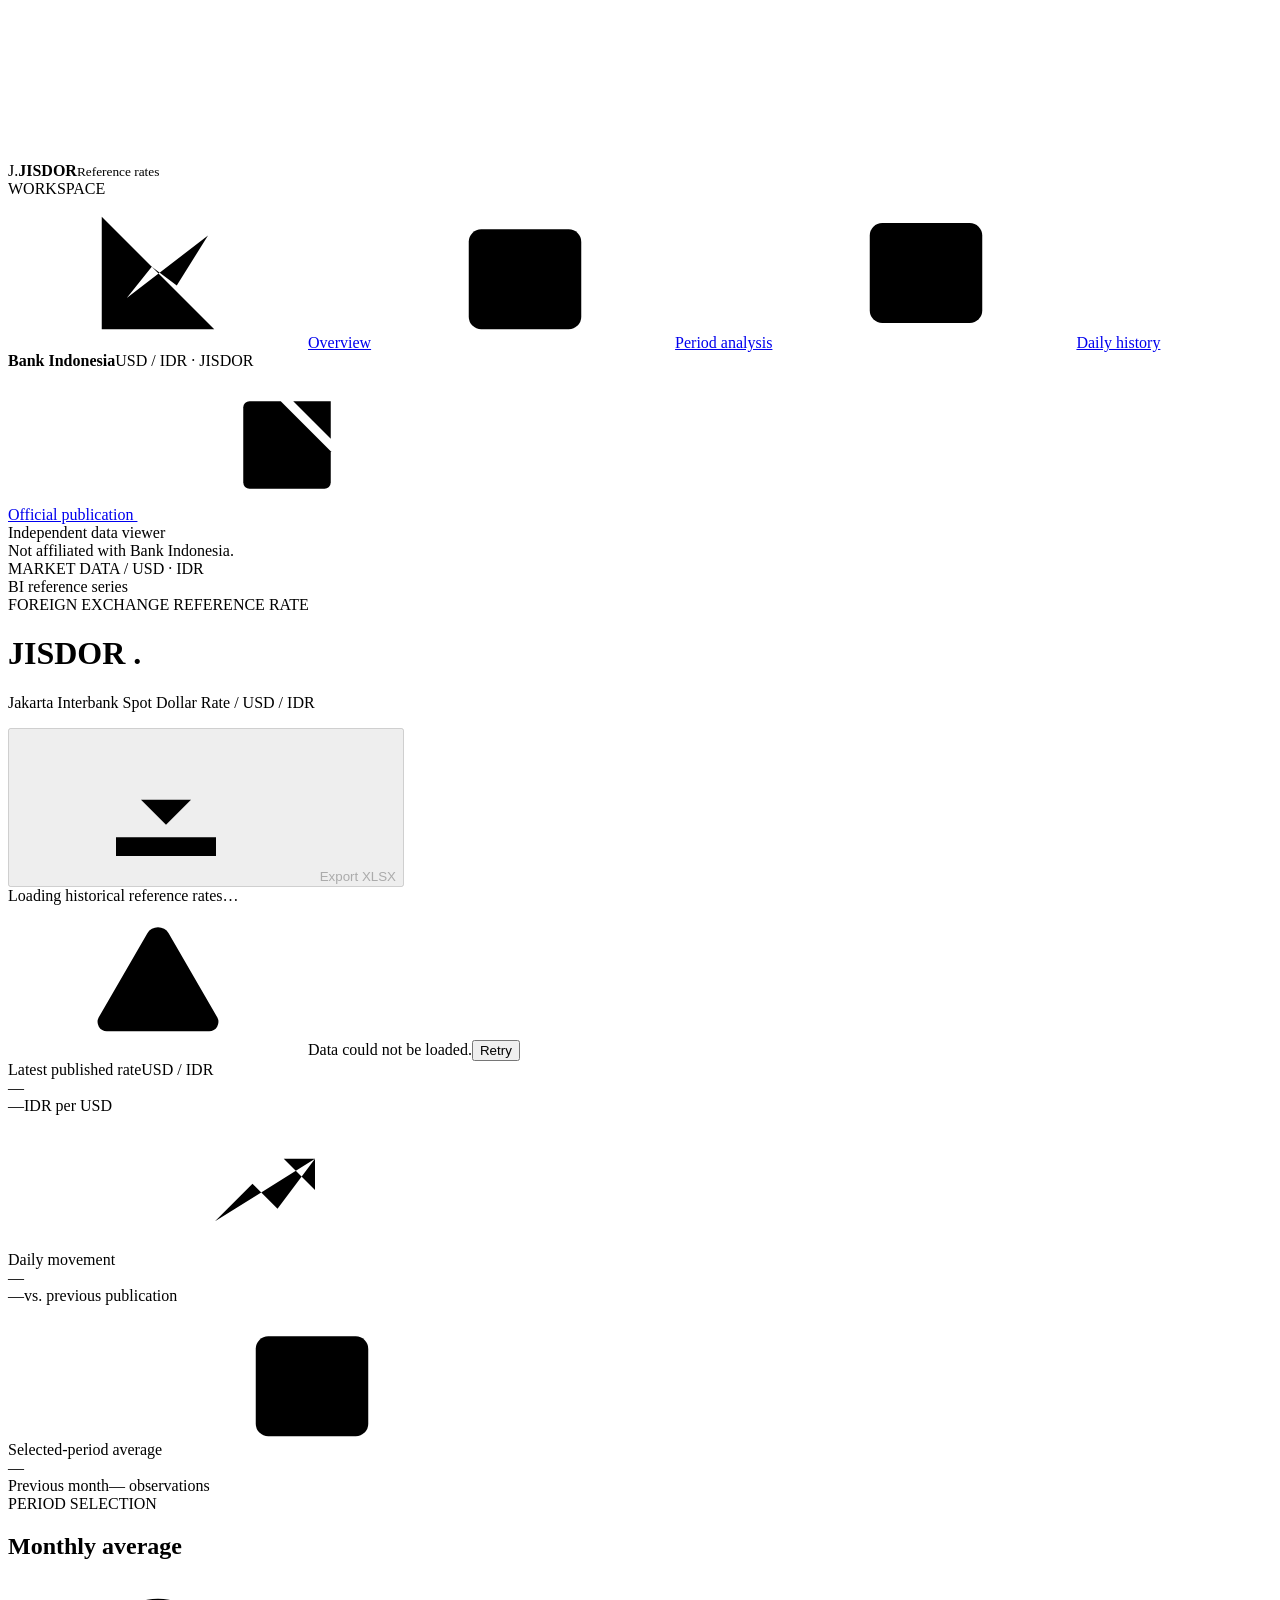
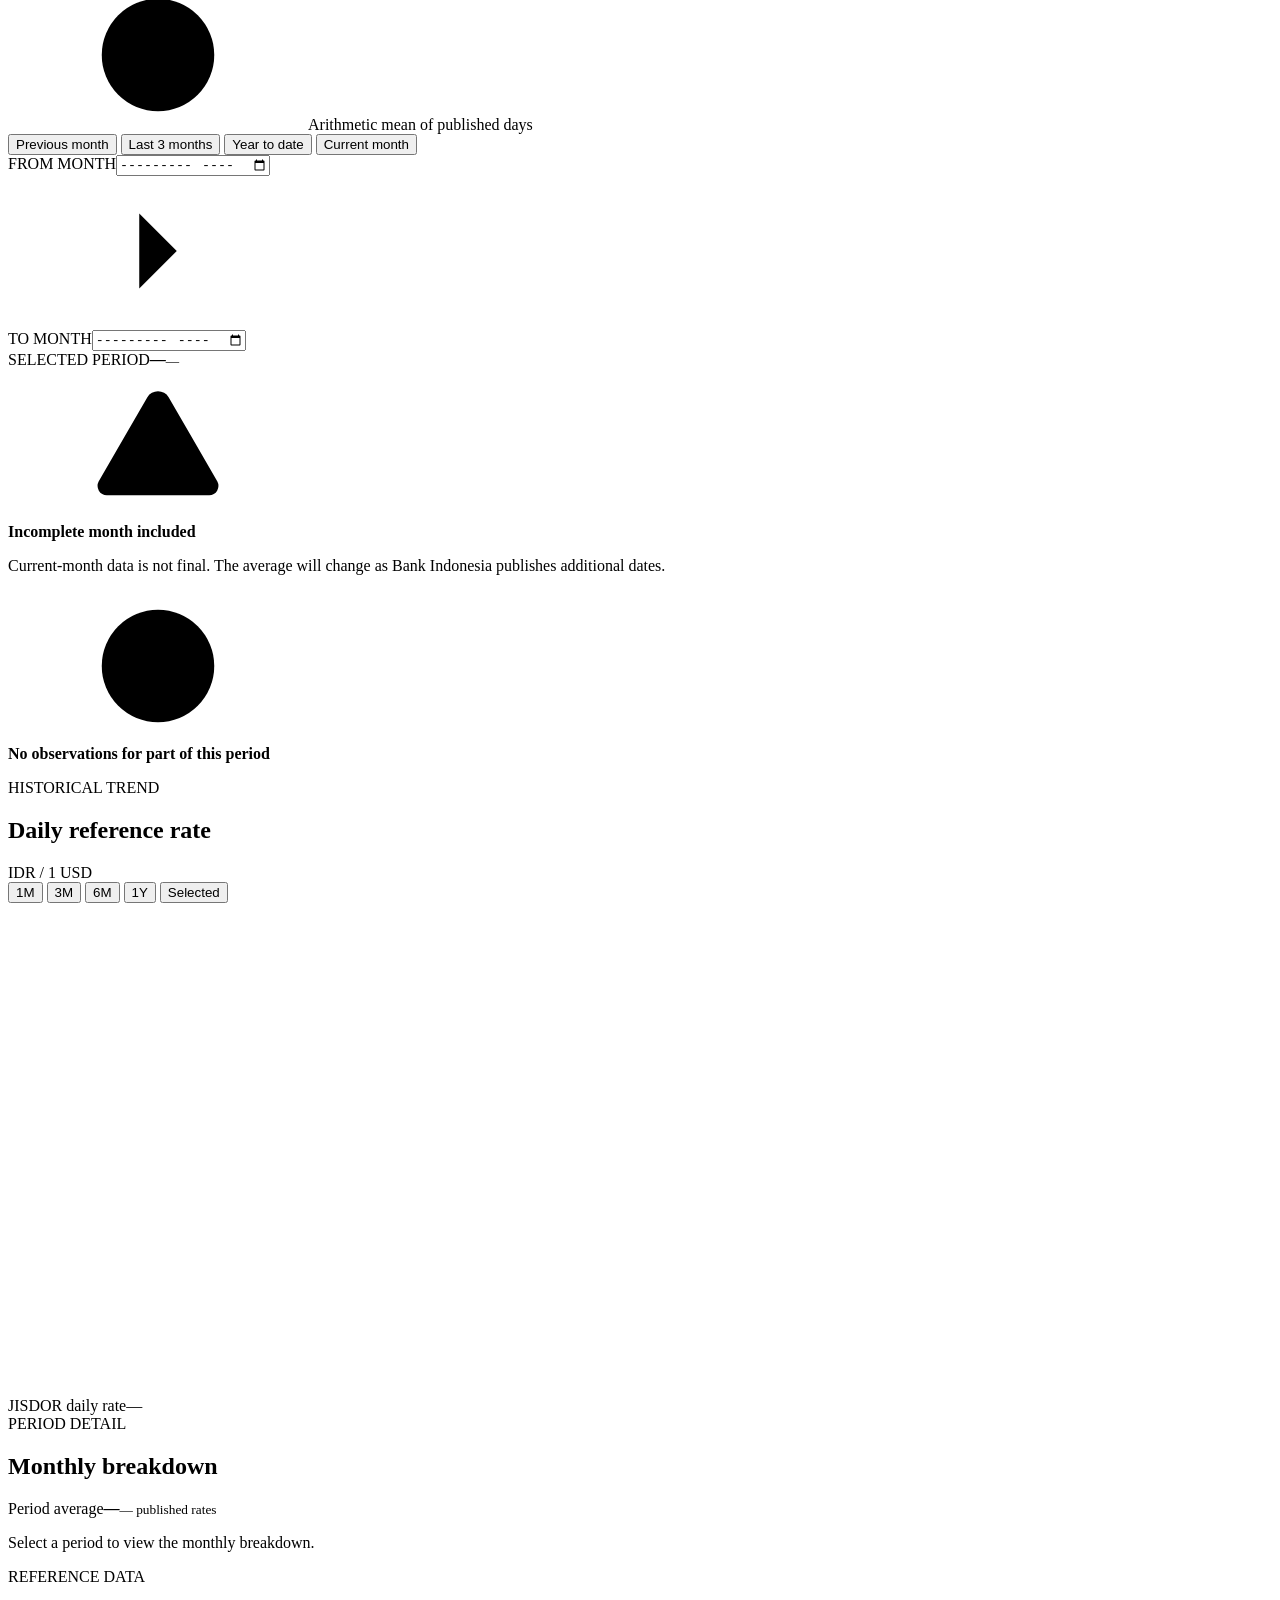
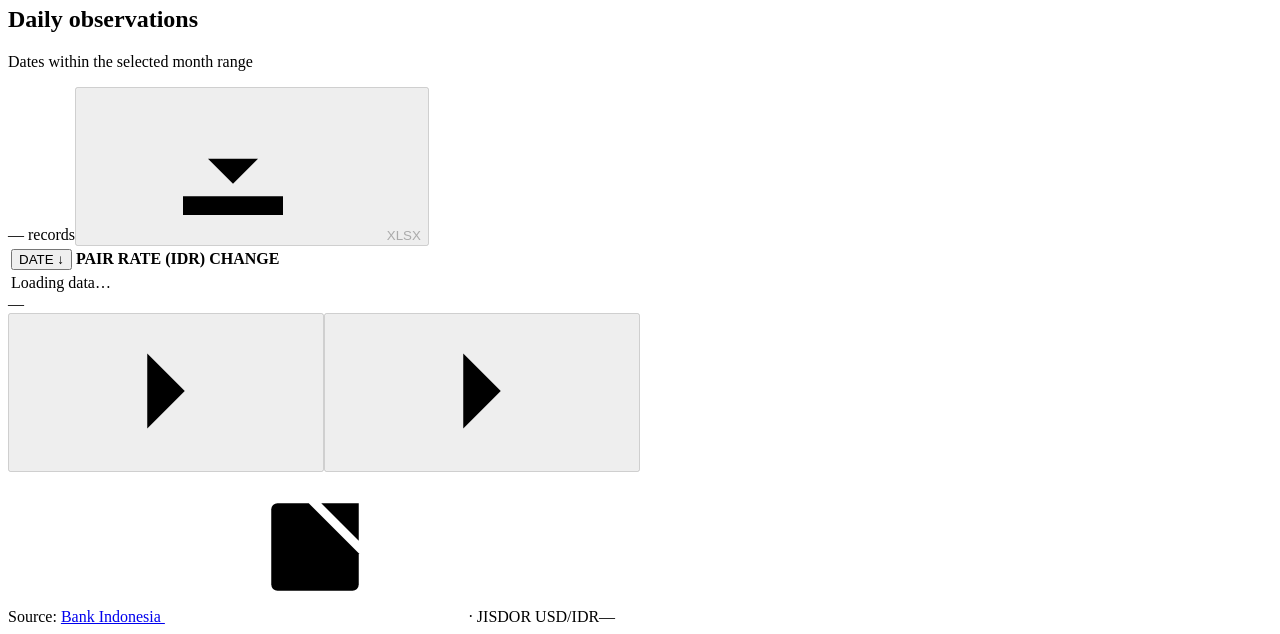
==== docs/index.html @ 94e33b64 "Add accessible dashboard layout and analysis controls" ====
<!doctype html>
<html lang="en">
<head>
  <meta charset="utf-8">
  <meta name="viewport" content="width=device-width, initial-scale=1, viewport-fit=cover">
  <meta name="theme-color" content="#101b2c">
  <meta name="description" content="JISDOR USD/IDR daily reference exchange rates and monthly averages based on Bank Indonesia publications.">
  <title>JISDOR — USD/IDR Reference Rate</title>
  <link rel="preconnect" href="https://fonts.googleapis.com">
  <link rel="preconnect" href="https://fonts.gstatic.com" crossorigin>
  <link href="https://fonts.googleapis.com/css2?family=DM+Sans:wght@400;500;600;700&family=Manrope:wght@400;500;600;700;800&display=swap" rel="stylesheet">
  <link rel="stylesheet" href="./styles.css">
  <link rel="icon" href="./favicon.svg" type="image/svg+xml">
  <script defer src="./xlsx.js"></script>
  <script defer src="./app.js"></script>
</head>
<body>
  <svg class="icon-sprite" xmlns="http://www.w3.org/2000/svg" aria-hidden="true">
    <symbol id="i-chart" viewBox="0 0 24 24"><path d="M3 3v18h18M7 16l4-5 4 3 5-8"/></symbol>
    <symbol id="i-layers" viewBox="0 0 24 24"><rect x="3" y="4" width="18" height="16" rx="2"/><path d="M3 10h18M8 4v16"/></symbol>
    <symbol id="i-calendar" viewBox="0 0 24 24"><rect x="3" y="5" width="18" height="16" rx="2"/><path d="M7 3v4m10-4v4M3 10h18"/></symbol>
    <symbol id="i-download" viewBox="0 0 24 24"><path d="M12 3v12m-4-4 4 4 4-4M4 17v3h16v-3"/></symbol>
    <symbol id="i-arrow" viewBox="0 0 24 24"><path d="M4 17 10 11l4 4 6-8M15 7h5v5"/></symbol>
    <symbol id="i-chevron" viewBox="0 0 24 24"><path d="m9 18 6-6-6-6"/></symbol>
    <symbol id="i-info" viewBox="0 0 24 24"><circle cx="12" cy="12" r="9"/><path d="M12 11v5M12 8h.01"/></symbol>
    <symbol id="i-alert" viewBox="0 0 24 24"><path d="M10.3 4.5 2.5 18a1.5 1.5 0 0 0 1.3 2.2h16.4a1.5 1.5 0 0 0 1.3-2.2L13.7 4.5a2 2 0 0 0-3.4 0Z"/><path d="M12 9v5m0 3h.01"/></symbol>
    <symbol id="i-refresh" viewBox="0 0 24 24"><path d="M20 7v5h-5M4 17v-5h5"/><path d="M5.6 9A7 7 0 0 1 18 7l2 5M4 12l2 5a7 7 0 0 0 12.4-2"/></symbol>
    <symbol id="i-external" viewBox="0 0 24 24"><path d="M13 5h6v6M19 5l-9 9"/><path d="M19 13v5a1 1 0 0 1-1 1H6a1 1 0 0 1-1-1V6a1 1 0 0 1 1-1h5"/></symbol>
    <symbol id="i-search" viewBox="0 0 24 24"><circle cx="10.5" cy="10.5" r="6.5"/><path d="m16 16 5 5"/></symbol>
  </svg>
  <div class="app-shell">
    <aside class="sidebar" id="sidebar">
      <div class="brand"><span class="brand-mark">J<span class="brand-accent">.</span></span><span class="brand-copy"><strong>JISDOR</strong><small>Reference rates</small></span></div>
      <div class="nav-heading">WORKSPACE</div>
      <nav class="side-nav" aria-label="Main navigation">
        <a class="nav-link active" href="#overview"><svg class="icon"><use href="#i-chart"/></svg>Overview</a>
        <a class="nav-link" href="#average"><svg class="icon"><use href="#i-calendar"/></svg>Period analysis</a>
        <a class="nav-link" href="#daily"><svg class="icon"><use href="#i-layers"/></svg>Daily history</a>
      </nav>
      <div class="sidebar-bottom">
        <div class="source-box"><span class="source-indicator"></span><div><strong>Bank Indonesia</strong><span>USD / IDR · JISDOR</span></div></div>
        <a class="source-link" href="https://www.bi.go.id/id/statistik/informasi-kurs/jisdor/default.aspx" target="_blank" rel="noopener noreferrer">Official publication <svg class="icon"><use href="#i-external"/></svg></a>
        <div class="sidebar-divider"></div>
        <div class="sidebar-disclaimer">Independent data viewer<br>Not affiliated with Bank Indonesia.</div>
      </div>
    </aside>

    <main class="main" id="overview">
      <header class="topbar">
        <div class="breadcrumbs">MARKET DATA <span>/</span> USD · IDR</div>
        <div class="topbar-right"><span class="today-label" id="todayLabel"></span><span class="live-status"><span class="status-dot"></span>BI reference series</span></div>
      </header>

      <div class="content">
        <div class="page-heading">
          <div><div class="eyebrow">FOREIGN EXCHANGE <span class="eyebrow-line"></span> REFERENCE RATE</div><h1>JISDOR <span class="title-dot">.</span></h1><p class="page-subtitle">Jakarta Interbank Spot Dollar Rate <span class="sub-divider">/</span> USD / IDR</p></div>
          <button class="btn btn-primary main-export" id="exportButton" disabled><svg class="icon"><use href="#i-download"/></svg> Export XLSX</button>
        </div>

        <div id="loadingBanner" class="notice notice-loading" role="status"><span class="spinner"></span>Loading historical reference rates…</div>
        <div id="errorBanner" class="notice notice-error hidden" role="alert"><svg class="icon"><use href="#i-alert"/></svg><span id="errorText">Data could not be loaded.</span><button class="text-button" id="retryButton">Retry</button></div>
        <section class="metric-grid" aria-label="Rate summary">
          <article class="metric-card metric-card-primary">
            <div class="metric-top"><span>Latest published rate</span><span class="currency-label">USD / IDR</span></div>
            <div class="metric-value" id="latestValue">—</div>
            <div class="metric-bottom"><span class="date-chip" id="latestDate">—</span><span class="metric-foot">IDR per USD</span></div>
            <div class="card-corner-art"></div>
          </article>
          <article class="metric-card">
            <div class="metric-top"><span>Daily movement</span><span class="metric-icon"><svg class="icon"><use href="#i-arrow"/></svg></span></div>
            <div class="metric-value metric-secondary" id="dayChange">—</div>
            <div class="metric-bottom"><span id="dayChangePercentage" class="change-pill neutral">—</span><span class="metric-foot">vs. previous publication</span></div>
          </article>
          <article class="metric-card">
            <div class="metric-top"><span>Selected-period average</span><span class="metric-icon metric-icon-blue"><svg class="icon"><use href="#i-calendar"/></svg></span></div>
            <div class="metric-value metric-secondary" id="avgValue">—</div>
            <div class="metric-bottom"><span id="avgPeriodLabel" class="period-label">Previous month</span><span id="avgCount" class="metric-foot">— observations</span></div>
          </article>
        </section>

        <section class="filter-panel" id="average" aria-labelledby="filterTitle">
          <div class="section-header">
            <div><div class="section-kicker">PERIOD SELECTION</div><h2 id="filterTitle">Monthly average</h2></div>
            <div class="method-hint"><svg class="icon"><use href="#i-info"/></svg><span>Arithmetic mean of published days</span></div>
          </div>
          <div class="quick-presets" role="group" aria-label="Period presets">
            <button class="preset active" data-preset="previous" aria-pressed="true">Previous month</button>
            <button class="preset" data-preset="3months" aria-pressed="false">Last 3 months</button>
            <button class="preset" data-preset="year" aria-pressed="false">Year to date</button>
            <button class="preset" data-preset="current" aria-pressed="false">Current month</button>
          </div>
          <div class="range-grid">
            <label class="field"><span>FROM MONTH</span><input type="month" id="fromMonth" aria-label="From month" min="2013-05"></label>
            <div class="range-separator"><svg class="icon"><use href="#i-chevron"/></svg></div>
            <label class="field"><span>TO MONTH</span><input type="month" id="toMonth" aria-label="To month" min="2013-05"></label>
            <div class="range-overview"><span>SELECTED PERIOD</span><strong id="rangeLabel">—</strong><small id="rangeSubLabel">—</small></div>
          </div>
          <div id="rangeError" class="inline-error hidden" role="alert"></div>
          <div class="period-warning hidden" id="periodWarning" role="status"><svg class="icon"><use href="#i-alert"/></svg><div><strong>Incomplete month included</strong><p id="periodWarningDetail">Current-month data is not final. The average will change as Bank Indonesia publishes additional dates.</p></div></div>
          <div id="missingWarning" class="period-warning muted-warning hidden" role="status"><svg class="icon"><use href="#i-info"/></svg><div><strong>No observations for part of this period</strong><p id="missingWarningDetail"></p></div></div>
        </section>

        <div class="insight-grid">
          <section class="panel chart-panel" aria-labelledby="chartTitle">
            <div class="panel-heading"><div><span class="section-kicker">HISTORICAL TREND</span><h2 id="chartTitle">Daily reference rate</h2></div><span class="chart-unit">IDR / 1 USD</span></div>
            <div class="chart-controls" role="group" aria-label="Chart time range">
              <button class="chart-period" data-chart="1M">1M</button>
              <button class="chart-period" data-chart="3M">3M</button>
              <button class="chart-period active" data-chart="6M">6M</button>
              <button class="chart-period" data-chart="1Y">1Y</button>
              <button class="chart-period" data-chart="range">Selected</button>
            </div>
            <div class="chart-body"><div class="chart-tooltip hidden" id="chartTooltip"></div><svg id="trendChart" viewBox="0 0 800 310" role="img" aria-label="Historical JISDOR daily exchange rates"></svg></div>
            <div class="chart-footer"><span><span class="legend-dot"></span>JISDOR daily rate</span><span id="chartDateSpan">—</span></div>
          </section>
          <section class="panel breakdown-panel" aria-labelledby="breakdownTitle">
            <div class="panel-heading"><div><span class="section-kicker">PERIOD DETAIL</span><h2 id="breakdownTitle">Monthly breakdown</h2></div></div>
            <div class="breakdown-summary"><span>Period average</span><strong id="breakdownAverage">—</strong><small id="breakdownObs">— published rates</small></div>
            <div id="monthList" class="month-list"><p class="empty-copy">Select a period to view the monthly breakdown.</p></div>
          </section>
        </div>

        <section class="panel table-panel" id="daily" aria-labelledby="tableTitle">
          <div class="table-heading"><div><span class="section-kicker">REFERENCE DATA</span><h2 id="tableTitle">Daily observations</h2><p id="tableDescription">Dates within the selected month range</p></div><div class="table-actions"><span id="tableCount" class="row-count">— records</span><button class="btn btn-outline" id="tableExportButton" disabled><svg class="icon"><use href="#i-download"/></svg> XLSX</button></div></div>
          <div class="table-scroller"><table><thead><tr><th><button id="sortDateButton" class="sort-button" title="Change date order">DATE <span id="sortIndicator">↓</span></button></th><th>PAIR</th><th class="align-right">RATE (IDR)</th><th class="align-right">CHANGE</th></tr></thead><tbody id="rateTable"><tr><td colspan="4" class="table-empty">Loading data…</td></tr></tbody></table></div>
          <div class="table-pagination"><span id="paginationLabel">—</span><div class="pagination-buttons"><button id="prevPage" aria-label="Previous page" disabled><svg class="icon chevron-left"><use href="#i-chevron"/></svg></button><button id="nextPage" aria-label="Next page" disabled><svg class="icon"><use href="#i-chevron"/></svg></button></div></div>
        </section>
        <footer class="page-footer"><span>Source: <a href="https://www.bi.go.id/id/statistik/informasi-kurs/jisdor/default.aspx" target="_blank" rel="noopener noreferrer">Bank Indonesia <svg class="icon icon-inline"><use href="#i-external"/></svg></a> · JISDOR USD/IDR</span><span id="dataFooter">—</span></footer>
      </div>
    </main>
  </div>
  <div id="toast" class="toast hidden" role="status" aria-live="polite"></div>
</body>
</html>
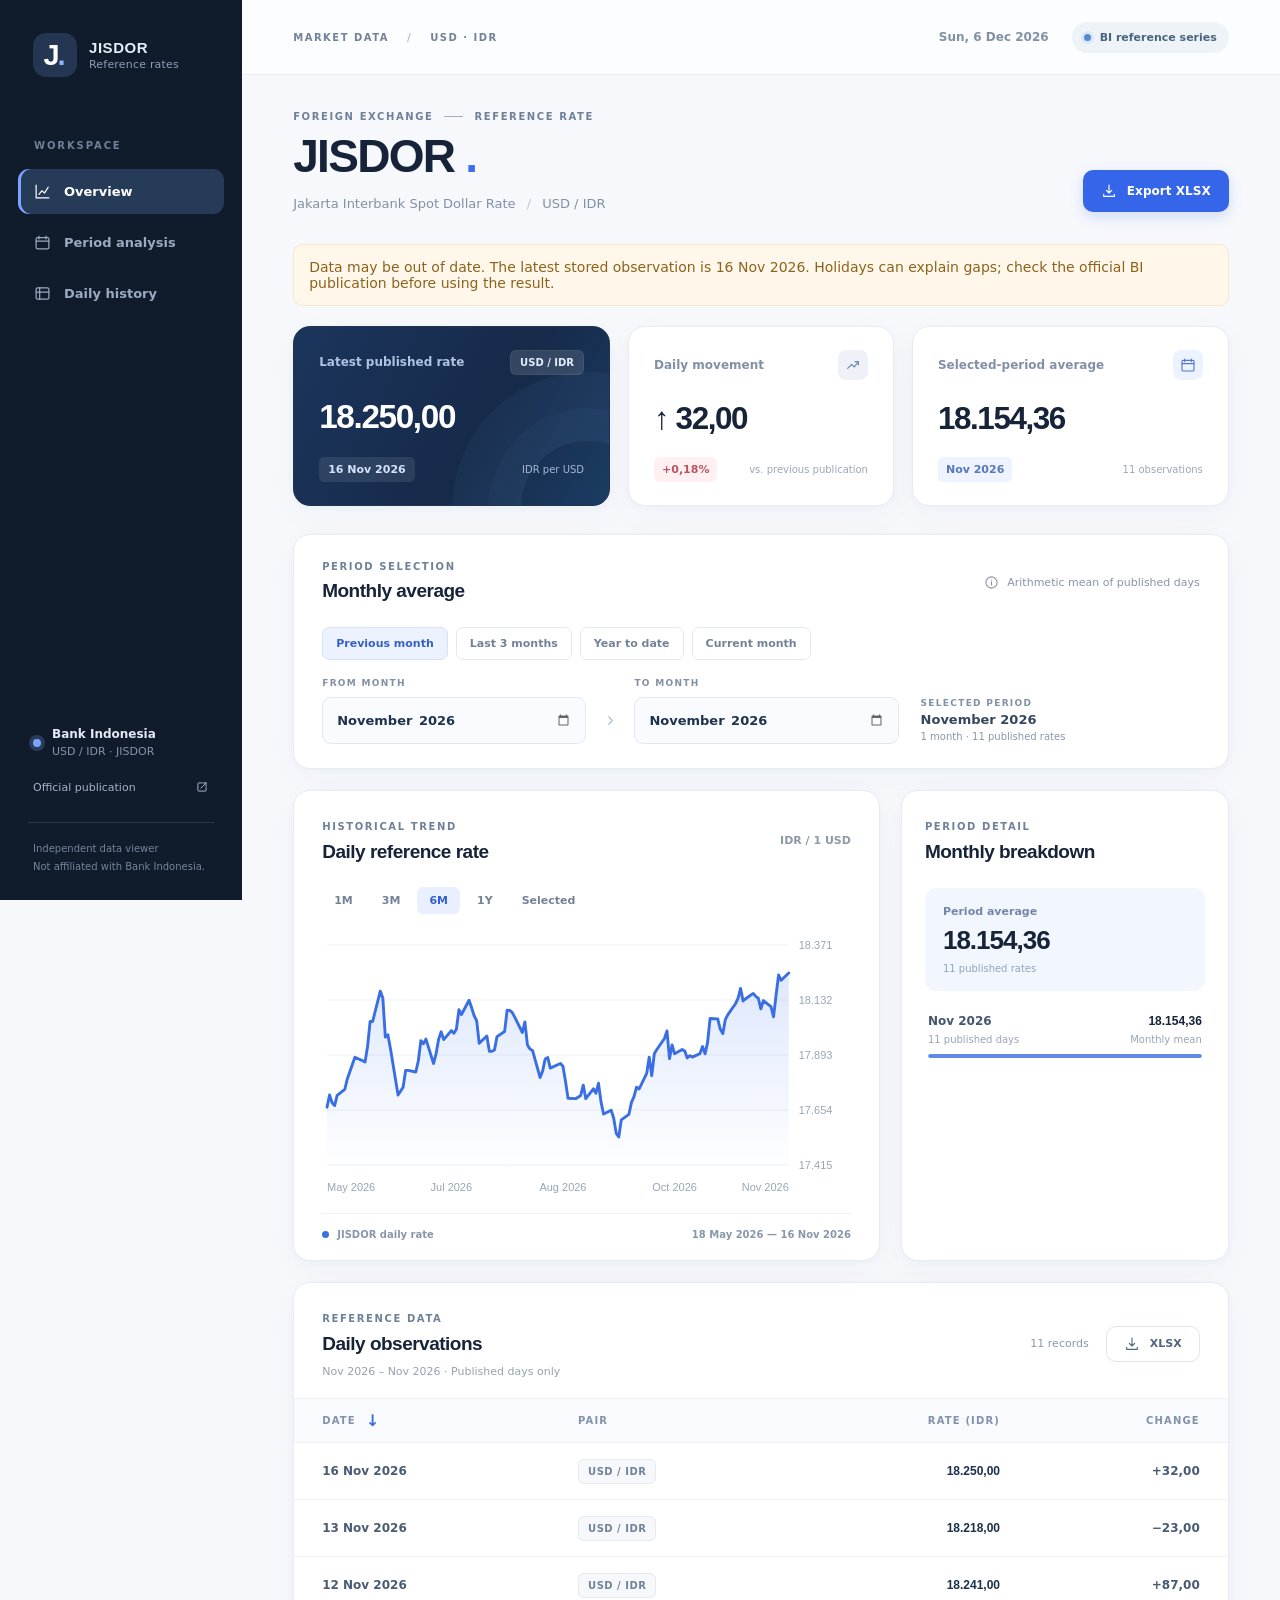
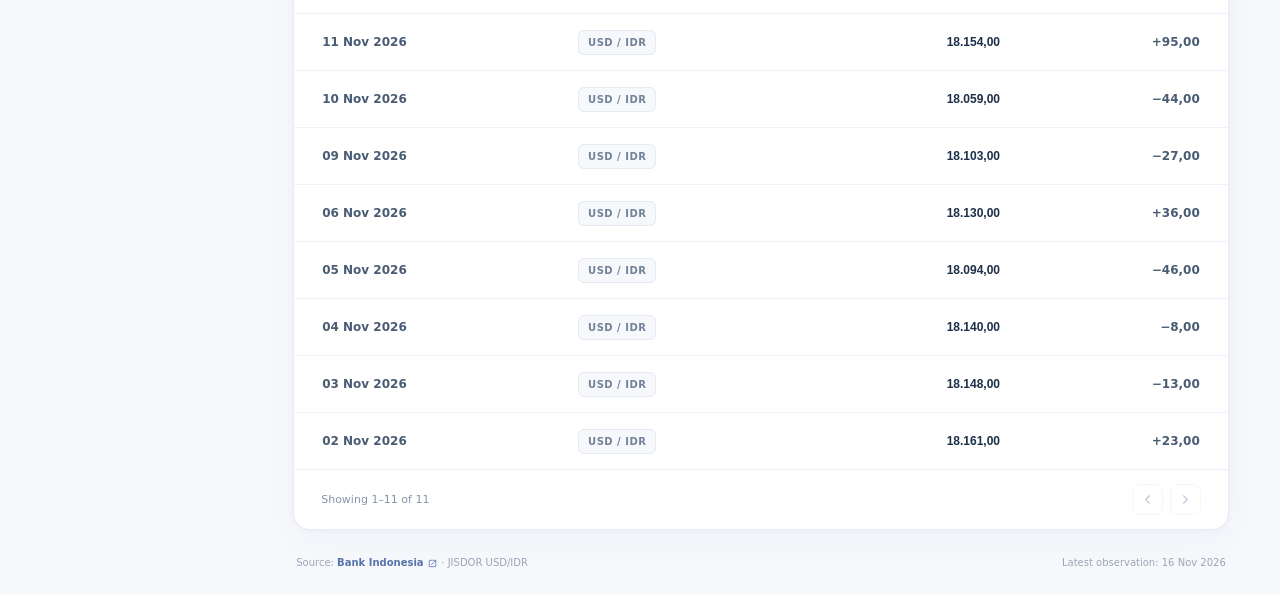
==== commit 86b9ba05: "fix: publish the dashboard at a stable entry point and keep rates visible on mobile" ====
--- a/docs/index.html
+++ b/docs/index.html
@@ -4,17 +4,31 @@
   <meta charset="utf-8">
   <meta name="viewport" content="width=device-width, initial-scale=1, viewport-fit=cover">
   <meta name="theme-color" content="#101b2c">
-  <meta name="description" content="JISDOR USD/IDR daily reference exchange rates and monthly averages based on Bank Indonesia publications.">
+  <meta name="description" content="JISDOR USD/IDR daily reference rates and selectable monthly averages based on Bank Indonesia publications.">
   <title>JISDOR — USD/IDR Reference Rate</title>
   <link rel="preconnect" href="https://fonts.googleapis.com">
   <link rel="preconnect" href="https://fonts.gstatic.com" crossorigin>
   <link href="https://fonts.googleapis.com/css2?family=DM+Sans:wght@400;500;600;700&family=Manrope:wght@400;500;600;700;800&display=swap" rel="stylesheet">
   <link rel="stylesheet" href="./styles.css">
   <link rel="icon" href="./favicon.svg" type="image/svg+xml">
+  <style>
+    .brand-mark{display:flex;align-items:center;justify-content:center;letter-spacing:-2px}.brand-accent{display:inline}
+    .chart-body{min-height:0}.chart-tooltip span{display:block}.month-list{min-height:0}
+    button:focus-visible,a:focus-visible{outline:3px solid #7da2ff;outline-offset:3px}
+    @media(max-width:700px){
+      .table-scroller table{min-width:0;table-layout:fixed}
+      .table-scroller th:nth-child(2),.table-scroller td:nth-child(2){display:none}
+      .table-scroller th:first-child{width:34%}.table-scroller th:nth-child(3){width:36%}.table-scroller th:last-child{width:30%}
+      .table-scroller th,.table-scroller td{padding-left:10px;padding-right:10px}
+      .table-scroller td,.rate-text{font-size:11px}.table-scroller th{font-size:9px;letter-spacing:.4px}
+      .chart-footer{flex-wrap:wrap;line-height:1.6}.metric-top{line-height:1.45}
+    }
+  </style>
   <script defer src="./xlsx.js"></script>
   <script defer src="./app.js"></script>
 </head>
 <body>
+  <noscript><p>Please enable JavaScript to select periods and calculate JISDOR averages.</p></noscript>
   <svg class="icon-sprite" xmlns="http://www.w3.org/2000/svg" aria-hidden="true">
     <symbol id="i-chart" viewBox="0 0 24 24"><path d="M3 3v18h18M7 16l4-5 4 3 5-8"/></symbol>
     <symbol id="i-layers" viewBox="0 0 24 24"><rect x="3" y="4" width="18" height="16" rx="2"/><path d="M3 10h18M8 4v16"/></symbol>
@@ -24,9 +38,7 @@
     <symbol id="i-chevron" viewBox="0 0 24 24"><path d="m9 18 6-6-6-6"/></symbol>
     <symbol id="i-info" viewBox="0 0 24 24"><circle cx="12" cy="12" r="9"/><path d="M12 11v5M12 8h.01"/></symbol>
     <symbol id="i-alert" viewBox="0 0 24 24"><path d="M10.3 4.5 2.5 18a1.5 1.5 0 0 0 1.3 2.2h16.4a1.5 1.5 0 0 0 1.3-2.2L13.7 4.5a2 2 0 0 0-3.4 0Z"/><path d="M12 9v5m0 3h.01"/></symbol>
-    <symbol id="i-refresh" viewBox="0 0 24 24"><path d="M20 7v5h-5M4 17v-5h5"/><path d="M5.6 9A7 7 0 0 1 18 7l2 5M4 12l2 5a7 7 0 0 0 12.4-2"/></symbol>
     <symbol id="i-external" viewBox="0 0 24 24"><path d="M13 5h6v6M19 5l-9 9"/><path d="M19 13v5a1 1 0 0 1-1 1H6a1 1 0 0 1-1-1V6a1 1 0 0 1 1-1h5"/></symbol>
-    <symbol id="i-search" viewBox="0 0 24 24"><circle cx="10.5" cy="10.5" r="6.5"/><path d="m16 16 5 5"/></symbol>
   </svg>
   <div class="app-shell">
     <aside class="sidebar" id="sidebar">
@@ -39,93 +51,47 @@
       </nav>
       <div class="sidebar-bottom">
         <div class="source-box"><span class="source-indicator"></span><div><strong>Bank Indonesia</strong><span>USD / IDR · JISDOR</span></div></div>
-        <a class="source-link" href="https://www.bi.go.id/id/statistik/informasi-kurs/jisdor/default.aspx" target="_blank" rel="noopener noreferrer">Official publication <svg class="icon"><use href="#i-external"/></svg></a>
-        <div class="sidebar-divider"></div>
-        <div class="sidebar-disclaimer">Independent data viewer<br>Not affiliated with Bank Indonesia.</div>
+        <a class="source-link" href="https://www.bi.go.id/id/statistik/informasi-kurs/jisdor/Default.aspx" target="_blank" rel="noopener noreferrer">Official publication <svg class="icon"><use href="#i-external"/></svg></a>
+        <div class="sidebar-divider"></div><div class="sidebar-disclaimer">Independent data viewer<br>Not affiliated with Bank Indonesia.</div>
       </div>
     </aside>
-
     <main class="main" id="overview">
-      <header class="topbar">
-        <div class="breadcrumbs">MARKET DATA <span>/</span> USD · IDR</div>
-        <div class="topbar-right"><span class="today-label" id="todayLabel"></span><span class="live-status"><span class="status-dot"></span>BI reference series</span></div>
-      </header>
-
+      <header class="topbar"><div class="breadcrumbs">MARKET DATA <span>/</span> USD · IDR</div><div class="topbar-right"><span class="today-label" id="todayLabel"></span><span class="live-status"><span class="status-dot"></span>BI reference series</span></div></header>
       <div class="content">
         <div class="page-heading">
           <div><div class="eyebrow">FOREIGN EXCHANGE <span class="eyebrow-line"></span> REFERENCE RATE</div><h1>JISDOR <span class="title-dot">.</span></h1><p class="page-subtitle">Jakarta Interbank Spot Dollar Rate <span class="sub-divider">/</span> USD / IDR</p></div>
-          <button class="btn btn-primary main-export" id="exportButton" disabled><svg class="icon"><use href="#i-download"/></svg> Export XLSX</button>
+          <button class="btn btn-primary main-export" id="exportButton" aria-label="Export selected period to Excel" disabled><svg class="icon"><use href="#i-download"/></svg> Export XLSX</button>
         </div>
-
         <div id="loadingBanner" class="notice notice-loading" role="status"><span class="spinner"></span>Loading historical reference rates…</div>
         <div id="errorBanner" class="notice notice-error hidden" role="alert"><svg class="icon"><use href="#i-alert"/></svg><span id="errorText">Data could not be loaded.</span><button class="text-button" id="retryButton">Retry</button></div>
         <section class="metric-grid" aria-label="Rate summary">
-          <article class="metric-card metric-card-primary">
-            <div class="metric-top"><span>Latest published rate</span><span class="currency-label">USD / IDR</span></div>
-            <div class="metric-value" id="latestValue">—</div>
-            <div class="metric-bottom"><span class="date-chip" id="latestDate">—</span><span class="metric-foot">IDR per USD</span></div>
-            <div class="card-corner-art"></div>
-          </article>
-          <article class="metric-card">
-            <div class="metric-top"><span>Daily movement</span><span class="metric-icon"><svg class="icon"><use href="#i-arrow"/></svg></span></div>
-            <div class="metric-value metric-secondary" id="dayChange">—</div>
-            <div class="metric-bottom"><span id="dayChangePercentage" class="change-pill neutral">—</span><span class="metric-foot">vs. previous publication</span></div>
-          </article>
-          <article class="metric-card">
-            <div class="metric-top"><span>Selected-period average</span><span class="metric-icon metric-icon-blue"><svg class="icon"><use href="#i-calendar"/></svg></span></div>
-            <div class="metric-value metric-secondary" id="avgValue">—</div>
-            <div class="metric-bottom"><span id="avgPeriodLabel" class="period-label">Previous month</span><span id="avgCount" class="metric-foot">— observations</span></div>
-          </article>
+          <article class="metric-card metric-card-primary"><div class="metric-top"><span>Latest published rate</span><span class="currency-label">USD / IDR</span></div><div class="metric-value" id="latestValue">—</div><div class="metric-bottom"><span class="date-chip" id="latestDate">—</span><span class="metric-foot">IDR per USD</span></div><div class="card-corner-art"></div></article>
+          <article class="metric-card"><div class="metric-top"><span>Daily movement</span><span class="metric-icon"><svg class="icon"><use href="#i-arrow"/></svg></span></div><div class="metric-value metric-secondary" id="dayChange">—</div><div class="metric-bottom"><span id="dayChangePercentage" class="change-pill neutral">—</span><span class="metric-foot">vs. previous publication</span></div></article>
+          <article class="metric-card"><div class="metric-top"><span>Selected-period average</span><span class="metric-icon metric-icon-blue"><svg class="icon"><use href="#i-calendar"/></svg></span></div><div class="metric-value metric-secondary" id="avgValue" aria-live="polite">—</div><div class="metric-bottom"><span id="avgPeriodLabel" class="period-label">Previous month</span><span id="avgCount" class="metric-foot">— observations</span></div></article>
         </section>
-
         <section class="filter-panel" id="average" aria-labelledby="filterTitle">
-          <div class="section-header">
-            <div><div class="section-kicker">PERIOD SELECTION</div><h2 id="filterTitle">Monthly average</h2></div>
-            <div class="method-hint"><svg class="icon"><use href="#i-info"/></svg><span>Arithmetic mean of published days</span></div>
-          </div>
-          <div class="quick-presets" role="group" aria-label="Period presets">
-            <button class="preset active" data-preset="previous" aria-pressed="true">Previous month</button>
-            <button class="preset" data-preset="3months" aria-pressed="false">Last 3 months</button>
-            <button class="preset" data-preset="year" aria-pressed="false">Year to date</button>
-            <button class="preset" data-preset="current" aria-pressed="false">Current month</button>
-          </div>
-          <div class="range-grid">
-            <label class="field"><span>FROM MONTH</span><input type="month" id="fromMonth" aria-label="From month" min="2013-05"></label>
-            <div class="range-separator"><svg class="icon"><use href="#i-chevron"/></svg></div>
-            <label class="field"><span>TO MONTH</span><input type="month" id="toMonth" aria-label="To month" min="2013-05"></label>
-            <div class="range-overview"><span>SELECTED PERIOD</span><strong id="rangeLabel">—</strong><small id="rangeSubLabel">—</small></div>
-          </div>
+          <div class="section-header"><div><div class="section-kicker">PERIOD SELECTION</div><h2 id="filterTitle">Monthly average</h2></div><div class="method-hint"><svg class="icon"><use href="#i-info"/></svg><span>Arithmetic mean of published days</span></div></div>
+          <div class="quick-presets" role="group" aria-label="Period presets"><button class="preset active" data-preset="previous" aria-pressed="true">Previous month</button><button class="preset" data-preset="3months" aria-pressed="false">Last 3 months</button><button class="preset" data-preset="year" aria-pressed="false">Year to date</button><button class="preset" data-preset="current" aria-pressed="false">Current month</button></div>
+          <div class="range-grid"><label class="field"><span>FROM MONTH</span><input type="month" id="fromMonth" aria-label="From month" aria-describedby="rangeError" min="2013-05"></label><div class="range-separator"><svg class="icon"><use href="#i-chevron"/></svg></div><label class="field"><span>TO MONTH</span><input type="month" id="toMonth" aria-label="To month" aria-describedby="rangeError" min="2013-05"></label><div class="range-overview"><span>SELECTED PERIOD</span><strong id="rangeLabel">—</strong><small id="rangeSubLabel">—</small></div></div>
           <div id="rangeError" class="inline-error hidden" role="alert"></div>
           <div class="period-warning hidden" id="periodWarning" role="status"><svg class="icon"><use href="#i-alert"/></svg><div><strong>Incomplete month included</strong><p id="periodWarningDetail">Current-month data is not final. The average will change as Bank Indonesia publishes additional dates.</p></div></div>
           <div id="missingWarning" class="period-warning muted-warning hidden" role="status"><svg class="icon"><use href="#i-info"/></svg><div><strong>No observations for part of this period</strong><p id="missingWarningDetail"></p></div></div>
         </section>
-
         <div class="insight-grid">
           <section class="panel chart-panel" aria-labelledby="chartTitle">
             <div class="panel-heading"><div><span class="section-kicker">HISTORICAL TREND</span><h2 id="chartTitle">Daily reference rate</h2></div><span class="chart-unit">IDR / 1 USD</span></div>
-            <div class="chart-controls" role="group" aria-label="Chart time range">
-              <button class="chart-period" data-chart="1M">1M</button>
-              <button class="chart-period" data-chart="3M">3M</button>
-              <button class="chart-period active" data-chart="6M">6M</button>
-              <button class="chart-period" data-chart="1Y">1Y</button>
-              <button class="chart-period" data-chart="range">Selected</button>
-            </div>
+            <div class="chart-controls" role="group" aria-label="Chart time range"><button class="chart-period" data-chart="1M">1M</button><button class="chart-period" data-chart="3M">3M</button><button class="chart-period active" data-chart="6M">6M</button><button class="chart-period" data-chart="1Y">1Y</button><button class="chart-period" data-chart="range">Selected</button></div>
             <div class="chart-body"><div class="chart-tooltip hidden" id="chartTooltip"></div><svg id="trendChart" viewBox="0 0 800 310" role="img" aria-label="Historical JISDOR daily exchange rates"></svg></div>
             <div class="chart-footer"><span><span class="legend-dot"></span>JISDOR daily rate</span><span id="chartDateSpan">—</span></div>
           </section>
-          <section class="panel breakdown-panel" aria-labelledby="breakdownTitle">
-            <div class="panel-heading"><div><span class="section-kicker">PERIOD DETAIL</span><h2 id="breakdownTitle">Monthly breakdown</h2></div></div>
-            <div class="breakdown-summary"><span>Period average</span><strong id="breakdownAverage">—</strong><small id="breakdownObs">— published rates</small></div>
-            <div id="monthList" class="month-list"><p class="empty-copy">Select a period to view the monthly breakdown.</p></div>
-          </section>
+          <section class="panel breakdown-panel" aria-labelledby="breakdownTitle"><div class="panel-heading"><div><span class="section-kicker">PERIOD DETAIL</span><h2 id="breakdownTitle">Monthly breakdown</h2></div></div><div class="breakdown-summary"><span>Period average</span><strong id="breakdownAverage">—</strong><small id="breakdownObs">— published rates</small></div><div id="monthList" class="month-list"><p class="empty-copy">Select a period to view the monthly breakdown.</p></div></section>
         </div>
-
         <section class="panel table-panel" id="daily" aria-labelledby="tableTitle">
-          <div class="table-heading"><div><span class="section-kicker">REFERENCE DATA</span><h2 id="tableTitle">Daily observations</h2><p id="tableDescription">Dates within the selected month range</p></div><div class="table-actions"><span id="tableCount" class="row-count">— records</span><button class="btn btn-outline" id="tableExportButton" disabled><svg class="icon"><use href="#i-download"/></svg> XLSX</button></div></div>
-          <div class="table-scroller"><table><thead><tr><th><button id="sortDateButton" class="sort-button" title="Change date order">DATE <span id="sortIndicator">↓</span></button></th><th>PAIR</th><th class="align-right">RATE (IDR)</th><th class="align-right">CHANGE</th></tr></thead><tbody id="rateTable"><tr><td colspan="4" class="table-empty">Loading data…</td></tr></tbody></table></div>
+          <div class="table-heading"><div><span class="section-kicker">REFERENCE DATA</span><h2 id="tableTitle">Daily observations</h2><p id="tableDescription">Dates within the selected month range</p></div><div class="table-actions"><span id="tableCount" class="row-count">— records</span><button class="btn btn-outline" id="tableExportButton" aria-label="Export daily observations to Excel" disabled><svg class="icon"><use href="#i-download"/></svg> XLSX</button></div></div>
+          <div class="table-scroller"><table><thead><tr><th scope="col"><button id="sortDateButton" class="sort-button" title="Change date order">DATE <span id="sortIndicator">↓</span></button></th><th scope="col">PAIR</th><th scope="col" class="align-right">RATE (IDR)</th><th scope="col" class="align-right">CHANGE</th></tr></thead><tbody id="rateTable"><tr><td colspan="4" class="table-empty">Loading data…</td></tr></tbody></table></div>
           <div class="table-pagination"><span id="paginationLabel">—</span><div class="pagination-buttons"><button id="prevPage" aria-label="Previous page" disabled><svg class="icon chevron-left"><use href="#i-chevron"/></svg></button><button id="nextPage" aria-label="Next page" disabled><svg class="icon"><use href="#i-chevron"/></svg></button></div></div>
         </section>
-        <footer class="page-footer"><span>Source: <a href="https://www.bi.go.id/id/statistik/informasi-kurs/jisdor/default.aspx" target="_blank" rel="noopener noreferrer">Bank Indonesia <svg class="icon icon-inline"><use href="#i-external"/></svg></a> · JISDOR USD/IDR</span><span id="dataFooter">—</span></footer>
+        <footer class="page-footer"><span>Source: <a href="https://www.bi.go.id/id/statistik/informasi-kurs/jisdor/Default.aspx" target="_blank" rel="noopener noreferrer">Bank Indonesia <svg class="icon icon-inline"><use href="#i-external"/></svg></a> · JISDOR USD/IDR</span><span id="dataFooter">—</span></footer>
       </div>
     </main>
   </div>
--- a/docs/styles.css
+++ b/docs/styles.css
@@ -0,0 +1,17 @@
+:root{color-scheme:light;--ink:#162338;--ink-2:#34445a;--muted:#8190a5;--muted-2:#9daaBB;--line:#e7ebf2;--line-dark:#dfe5ee;--blue:#3565e8;--blue-dark:#2555d6;--blue-10:#eef3ff;--paper:#fff;--bg:#f6f8fc;--sidebar:#101b2c;--good:#11885a;--bad:#c54758;--amber:#9d6c17;--radius:17px;--shadow:0 2px 7px rgba(31,51,84,.025),0 10px 34px rgba(37,57,88,.032);font-family:"DM Sans",system-ui,-apple-system,"Segoe UI",sans-serif;font-synthesis:none}
+*,*:before,*:after{box-sizing:border-box}html{scroll-behavior:smooth;scroll-padding-top:26px}body{margin:0;background:var(--bg);color:var(--ink);font-size:14px;-webkit-font-smoothing:antialiased}button,input{font:inherit}button{cursor:pointer}button:disabled{cursor:not-allowed;opacity:.42}a{color:inherit;text-decoration:none}svg{display:block}.icon-sprite{position:absolute;width:0;height:0;overflow:hidden}.icon{width:18px;height:18px;stroke:currentColor;fill:none;stroke-width:1.7;stroke-linecap:round;stroke-linejoin:round;flex:none}.hidden{display:none!important}
+.app-shell{display:grid;grid-template-columns:242px minmax(0,1fr);min-height:100vh}.sidebar{position:sticky;top:0;align-self:start;height:100vh;background:var(--sidebar);color:#e5ecf6;display:flex;flex-direction:column;padding:33px 18px 24px;z-index:10;overflow:auto}.brand{display:flex;align-items:center;gap:12px;padding:0 15px;margin-bottom:63px}.brand-mark{height:44px;width:44px;border-radius:13px;display:grid;place-items:center;font-family:"Manrope",sans-serif;font-weight:800;font-size:29px;letter-spacing:-3px;background:#243651;color:#fff;padding-right:3px}.brand-accent{color:#93b3ff}.brand-copy{display:flex;flex-direction:column;gap:2px}.brand-copy strong{font-family:Manrope,sans-serif;letter-spacing:.55px;font-size:15px}.brand-copy small{font-size:11px;color:#8c9fb8;letter-spacing:.2px}.nav-heading{color:#6f8198;font-size:10px;letter-spacing:1.9px;font-weight:800;padding:0 16px;margin-bottom:18px}.side-nav{display:flex;flex-direction:column;gap:6px}.nav-link{display:flex;align-items:center;gap:13px;color:#9aaac1;padding:14px 16px;border-radius:11px;font-size:13px;font-weight:600;transition:background .2s,color .2s;outline-offset:3px}.nav-link .icon{width:17px;height:17px}.nav-link:hover{color:#fff;background:#1d2c42}.nav-link.active{color:#fff;background:#263b58;box-shadow:inset 3px 0 #7da2ff}.sidebar-bottom{margin-top:auto;padding:14px 10px 0}.source-box{display:flex;align-items:center;gap:11px;padding:15px 5px 11px}.source-box strong,.source-box span{display:block}.source-box strong{font-size:12px;color:#e4e9f4;font-weight:700}.source-box div span{font-size:11px;color:#8496ad;margin-top:4px}.source-indicator{height:8px;width:8px;background:#7ca4ff;border-radius:50%;box-shadow:0 0 0 4px #273d5a;flex:none}.source-link{display:flex;align-items:center;justify-content:space-between;font-size:11px;color:#a5b4c9;padding:11px 5px;transition:color .2s}.source-link:hover{color:#fff}.source-link .icon{width:14px;height:14px}.sidebar-divider{height:1px;background:#26384e;margin:17px 0}.sidebar-disclaimer{font-size:10px;line-height:1.8;color:#75869b;padding-left:5px}
+.main{min-width:0}.topbar{height:75px;display:flex;align-items:center;justify-content:space-between;padding:0 clamp(24px,4vw,60px);border-bottom:1px solid var(--line);background:rgba(255,255,255,.72)}.breadcrumbs{font-size:10px;font-weight:800;letter-spacing:1.5px;color:#72829a}.breadcrumbs span{padding:0 13px;color:#b0bccd}.topbar-right{display:flex;align-items:center;gap:23px}.today-label{color:#8290a4;font-size:12px;font-weight:600}.live-status{display:flex;align-items:center;gap:9px;font-size:11px;font-weight:700;color:#49647f;background:#eef3f8;padding:9px 12px;border-radius:24px;white-space:nowrap}.status-dot{height:7px;width:7px;border-radius:50%;background:#5988d0;box-shadow:0 0 0 3px #dce8fa}
+.content{max-width:1490px;margin:0 auto;padding:36px clamp(24px,4vw,60px) 26px}.page-heading{display:flex;align-items:flex-end;justify-content:space-between;gap:22px;margin-bottom:32px}.eyebrow,.section-kicker{font-size:10px;color:#6f8199;letter-spacing:1.6px;font-weight:800}.eyebrow{display:flex;align-items:center;gap:11px;margin-bottom:8px}.eyebrow-line{width:19px;height:1px;background:#a2afc3}.page-heading h1{font:800 clamp(32px,4.1vw,46px)/1.17 "Manrope",sans-serif;letter-spacing:-1.7px;margin:0}.title-dot{color:#3e6ee9}.page-subtitle{font-size:13px;color:#8190a5;margin:12px 0 1px}.sub-divider{color:#c1c8d2;padding:0 7px}.btn{border-radius:10px;min-height:42px;display:inline-flex;align-items:center;justify-content:center;gap:10px;padding:0 17px;font-size:12px;font-weight:800;letter-spacing:.05px;border:1px solid transparent;transition:transform .15s,box-shadow .15s,background .15s;white-space:nowrap}.btn:not(:disabled):active{transform:translateY(1px)}.btn-primary{background:var(--blue);color:white;box-shadow:0 5px 14px rgba(53,101,232,.19)}.btn-primary:hover:not(:disabled){background:var(--blue-dark);box-shadow:0 6px 21px rgba(53,101,232,.25)}.btn .icon{width:16px;height:16px}.btn-outline{border-color:#dfe5ed;color:#52647e;background:white}.btn-outline:hover:not(:disabled){background:#f5f8fd}
+.notice{display:flex;gap:12px;align-items:center;padding:12px 17px;border-radius:11px;font-size:12px;margin-bottom:20px}.notice-loading{background:#ecf2ff;color:#3d61a3}.notice-error{background:#fff1f0;border:1px solid #ffd5d1;color:#ae3e37}.notice-error .icon{width:18px;height:18px}.text-button{margin-left:auto;border:0;background:transparent;font-weight:800;color:inherit;text-decoration:underline}.spinner{display:inline-block;width:13px;height:13px;border:2px solid #bacbf5;border-right-color:#366aea;border-radius:50%;animation:spin .8s linear infinite}@keyframes spin{to{transform:rotate(360deg)}}
+.metric-grid{display:grid;grid-template-columns:1.12fr .94fr 1.12fr;gap:18px;margin-bottom:28px}.metric-card{background:#fff;border:1px solid var(--line);border-radius:var(--radius);min-width:0;min-height:180px;padding:23px 25px;box-shadow:var(--shadow);position:relative;overflow:hidden;display:flex;flex-direction:column;justify-content:space-between}.metric-top{display:flex;align-items:center;justify-content:space-between;gap:10px;font-weight:700;color:#8290a5;font-size:12px;position:relative;z-index:1}.metric-card-primary{background:linear-gradient(120deg,#1c355d,#162a49 60%,#1b3c63);border-color:#1e3554;color:#fff}.metric-card-primary .metric-top{color:#b0c3e2}.currency-label{font-size:10px;color:#e3edff;background:rgba(255,255,255,.13);padding:6px 9px;border:1px solid rgba(255,255,255,.06);border-radius:6px;white-space:nowrap}.metric-value{font:800 clamp(27px,2.6vw,36px)/1.12 Manrope,sans-serif;letter-spacing:-1.35px;position:relative;z-index:1;font-variant-numeric:tabular-nums;white-space:nowrap;margin-top:19px}.metric-secondary{font-size:clamp(24px,2.45vw,33px);letter-spacing:-1.4px}.metric-bottom{display:flex;align-items:center;justify-content:space-between;gap:7px;margin-top:18px;position:relative;z-index:1}.date-chip{font-size:11px;font-weight:700;color:#d5e4fa;border-radius:5px;background:rgba(255,255,255,.09);padding:6px 9px}.metric-foot{font-size:10px;color:#9aa7bb;white-space:nowrap}.metric-card-primary .metric-foot{color:#a5b8d5}.metric-icon{width:30px;height:30px;border-radius:8px;color:#6c86a9;background:#eef2f8;display:grid;place-items:center}.metric-icon .icon{width:16px;height:16px}.metric-icon-blue{color:#5277d6;background:#edf2ff}.change-pill{font-size:11px;font-weight:800;padding:6px 8px;border-radius:6px;white-space:nowrap}.change-pill.up{color:#bb5363;background:#fff0f1}.change-pill.down{color:#11845a;background:#e9f8f0}.change-pill.neutral{color:#748399;background:#f0f2f5}.period-label{font-size:11px;font-weight:750;color:#5677bc;background:#eff3ff;padding:6px 8px;border-radius:5px;max-width:60%;overflow:hidden;text-overflow:ellipsis;white-space:nowrap}.card-corner-art{position:absolute;width:200px;height:200px;right:-79px;bottom:-103px;border-radius:50%;border:33px solid rgba(117,157,217,.085);box-shadow:0 0 0 36px rgba(117,157,217,.055)}
+.filter-panel,.panel{background:var(--paper);border:1px solid var(--line);border-radius:var(--radius);box-shadow:var(--shadow)}.filter-panel{padding:26px 28px 24px;margin-bottom:21px}.section-header,.panel-heading{display:flex;justify-content:space-between;align-items:center;gap:15px}.section-header h2,.panel-heading h2,.table-heading h2{font:800 19px/1.3 Manrope,sans-serif;letter-spacing:-.5px;margin:7px 0 0}.method-hint{display:flex;align-items:center;gap:8px;color:#8694a9;font-size:11px;white-space:nowrap}.method-hint .icon{height:15px;width:15px}.quick-presets{display:flex;align-items:center;gap:8px;flex-wrap:wrap;margin-top:23px;margin-bottom:18px}.preset,.chart-period{border:1px solid #e4e9f1;border-radius:7px;background:#fff;color:#738297;font-weight:700;font-size:11px;padding:9px 13px;transition:background .15s,border-color .15s,color .15s}.preset:hover,.chart-period:hover{border-color:#becdf4;color:#4767ab}.preset.active{background:#edf2ff;color:#3560c7;border-color:#d6e1ff}.range-grid{display:grid;grid-template-columns:minmax(160px,1.1fr) 22px minmax(160px,1.1fr) minmax(170px,1.2fr);gap:13px;align-items:end}.field{display:flex;flex-direction:column;gap:9px;min-width:0}.field>span,.range-overview>span{color:#8290a4;font-size:9px;font-weight:800;letter-spacing:1.3px}.field input{height:47px;width:100%;background:#fafbfe;border:1px solid #e3e9f1;border-radius:9px;padding:0 13px;color:#20334d;outline:none;font-size:13px;font-weight:750;min-width:0}.field input:focus{border-color:#6e91f2;box-shadow:0 0 0 3px #edf3ff}.field input::-webkit-calendar-picker-indicator{cursor:pointer;opacity:.6}.range-separator{display:flex;justify-content:center;align-items:center;height:47px;color:#adbbcf}.range-separator .icon{width:15px;height:15px}.range-overview{height:47px;margin-left:9px;display:flex;flex-direction:column;justify-content:center;gap:4px;min-width:0}.range-overview strong{font-size:13px;font-weight:800;overflow:hidden;text-overflow:ellipsis;white-space:nowrap;color:#334761}.range-overview small{color:#8996a8;font-size:10px}.inline-error{margin-top:14px;color:#be4153;font-size:12px}.period-warning{display:flex;align-items:flex-start;gap:11px;margin-top:18px;padding:14px 15px;background:#fff8ea;border:1px solid #f3e7cc;border-radius:9px;color:#8d621d}.period-warning .icon{width:17px;height:17px;margin-top:2px}.period-warning strong{font-size:12px}.period-warning p{margin:5px 0 0;font-size:11px;line-height:1.6}.muted-warning{background:#f2f6fc;border-color:#e4eaf4;color:#58708e}
+.insight-grid{display:grid;grid-template-columns:minmax(0,1.7fr) minmax(270px,.95fr);gap:21px;margin-bottom:21px}.panel{min-width:0}.chart-panel{padding:26px 28px 20px}.chart-unit{font-size:11px;color:#8d99a8;font-weight:700}.chart-controls{margin-top:23px;display:flex;align-items:center;gap:5px}.chart-period{border:0;border-radius:6px;padding:7px 12px}.chart-period.active{background:#eaf0ff;color:#335ed3}.chart-body{position:relative;min-height:290px;margin-top:6px}.chart-body svg{width:100%;height:auto;overflow:visible;min-height:250px;touch-action:pan-y}.chart-body .grid-line{stroke:#edf1f7;stroke-width:1}.chart-body .axis-label{font-size:11px;fill:#98a5b7;font-family:"DM Sans",sans-serif}.chart-body .line-path{fill:none;stroke:#3a6fe3;stroke-width:2.9;stroke-linecap:round;stroke-linejoin:round}.chart-body .area-path{fill:url(#chartGradient)}.chart-body .focus-line{stroke:#a0b4d8;stroke-dasharray:4 4;stroke-width:1.2}.chart-body .focus-point{fill:#fff;stroke:#3565e8;stroke-width:3}.chart-tooltip{position:absolute;z-index:2;background:#14243e;color:#fff;padding:11px 13px;box-shadow:0 8px 26px rgba(15,32,56,.18);border-radius:8px;pointer-events:none;transform:translate(-50%,-100%);white-space:nowrap;text-align:center;font-size:11px}.chart-tooltip b{font-size:14px;display:block;margin-top:4px;font-family:Manrope,sans-serif}.chart-tooltip span{color:#aabbd1}.chart-footer{display:flex;justify-content:space-between;gap:10px;align-items:center;margin-top:13px;border-top:1px solid #f0f2f6;padding-top:15px;color:#8897a9;font-size:10px;font-weight:650}.chart-footer>span:first-child{display:flex;align-items:center;gap:8px}.legend-dot{width:7px;height:7px;border-radius:50%;background:#3a6fe3}
+.breakdown-panel{padding:26px 23px 20px;display:flex;flex-direction:column}.breakdown-summary{margin-top:24px;border-radius:11px;background:#f2f6ff;padding:17px 18px;display:flex;flex-direction:column;align-items:flex-start;gap:7px}.breakdown-summary span{font-size:11px;color:#7286a9;font-weight:750}.breakdown-summary strong{font-size:26px;font-family:Manrope,sans-serif;letter-spacing:-1px;font-variant-numeric:tabular-nums}.breakdown-summary small{font-size:10px;color:#94a2b8}.month-list{margin-top:10px;display:flex;flex-direction:column;gap:0;min-height:150px;max-height:290px;overflow:auto;scrollbar-width:thin}.month-row{padding:13px 3px;border-bottom:1px solid #edf0f4}.month-row:last-child{border-bottom:0}.month-row-head{display:flex;align-items:center;justify-content:space-between;gap:10px}.month-name{font-size:12px;font-weight:750;color:#45556d}.month-mean{font-family:Manrope,sans-serif;font-size:12px;font-weight:800;font-variant-numeric:tabular-nums}.month-sub{display:flex;justify-content:space-between;color:#98a4b5;font-size:10px;margin-top:6px}.month-track{margin-top:9px;width:100%;height:4px;border-radius:8px;background:#ecf0f6;overflow:hidden}.month-track>span{display:block;height:100%;border-radius:8px;background:#6289e7}.empty-copy{font-size:12px;color:#8f9caf;line-height:1.7}
+.table-panel{overflow:hidden}.table-heading{padding:26px 28px 20px;display:flex;justify-content:space-between;align-items:center;gap:15px}.table-heading p{font-size:11px;color:#95a1b1;margin:8px 0 0}.table-actions{display:flex;align-items:center;gap:17px}.row-count{font-size:11px;color:#8997aa;white-space:nowrap}.table-actions .btn{min-height:36px;font-size:11px}.table-scroller{width:100%;overflow:auto}.table-scroller table{width:100%;border-collapse:collapse;white-space:nowrap;min-width:560px}.table-scroller th{height:44px;background:#f8fafd;text-align:left;color:#8292aa;font-size:10px;letter-spacing:1.15px;font-weight:800;padding:0 28px;border-top:1px solid #eef0f5;border-bottom:1px solid #eef0f5}.table-scroller th.align-right{text-align:right}.table-scroller td{height:57px;padding:0 28px;border-bottom:1px solid #f0f2f6;color:#495c73;font-size:12px;font-weight:650}.table-scroller tr:last-child td{border-bottom:0}.table-scroller tbody tr:hover{background:#fbfcff}.table-scroller td.align-right{text-align:right;font-variant-numeric:tabular-nums}.rate-text{color:#1d3049;font-family:Manrope,sans-serif;font-size:12px;font-weight:800}.pair-badge{font-size:10px;letter-spacing:.5px;border:1px solid #e5eaf1;background:#f6f8fb;padding:6px 9px;border-radius:6px;color:#728399;font-weight:750}.daily-up{color:#be5361}.daily-down{color:#13875b}.daily-flat{color:#9ba7b5}.sort-button{font-size:10px;letter-spacing:1.15px;font-weight:800;background:none;color:inherit;border:0;padding:0;display:flex;align-items:center;gap:10px}.sort-button span{font-size:16px;color:#3b6ce0}.table-empty{text-align:center;height:100px!important;font-weight:500!important;color:#8796a7!important}.table-pagination{display:flex;align-items:center;justify-content:space-between;padding:14px 27px;border-top:1px solid #edf0f4;color:#8594a8;font-size:11px}.pagination-buttons{display:flex;gap:7px}.pagination-buttons button{width:31px;height:31px;display:grid;place-items:center;background:#fff;border:1px solid #e5eaf0;border-radius:7px;color:#647b99}.pagination-buttons button:not(:disabled):hover{background:#f1f5ff;border-color:#bcccec}.pagination-buttons .icon{width:15px;height:15px}.chevron-left{transform:rotate(180deg)}
+.page-footer{display:flex;justify-content:space-between;gap:16px;flex-wrap:wrap;color:#9ba6b5;font-size:10px;padding:27px 3px 0}.page-footer a{font-weight:700;color:#5572aa}.page-footer a:hover{text-decoration:underline}.icon-inline{width:11px;height:11px;display:inline-block;vertical-align:middle}.toast{position:fixed;right:25px;bottom:25px;z-index:40;background:#162a46;color:#fff;padding:13px 19px;border-radius:10px;box-shadow:0 12px 33px rgba(17,35,64,.2);font-size:12px;max-width:min(420px,calc(100vw - 40px))}
+@media(max-width:1260px){.app-shell{grid-template-columns:215px minmax(0,1fr)}.sidebar{padding-left:12px;padding-right:12px}.content{padding-left:28px;padding-right:28px}.topbar{padding-left:28px;padding-right:28px}.metric-card{padding:21px 19px}.metric-grid{gap:12px}.metric-foot{font-size:9px}.range-grid{grid-template-columns:1fr 18px 1fr}.range-overview{margin:4px 0 0;grid-column:1 / -1;height:auto}.insight-grid{grid-template-columns:minmax(0,1.5fr) minmax(265px,1fr);gap:14px}.chart-panel{padding:22px}.breakdown-panel{padding:22px}}
+@media(max-width:1000px){.sidebar{width:71px;padding:22px 9px}.app-shell{grid-template-columns:71px minmax(0,1fr)}.brand{padding:0 4px;margin-bottom:46px}.brand-copy,.nav-heading,.nav-link:not(.active),.nav-link.active{font-size:0}.nav-link{justify-content:center;padding:15px 0}.nav-link .icon{width:19px;height:19px}.sidebar-bottom{display:none}.nav-link.active{box-shadow:inset 3px 0 #7da2ff}.brand-mark{width:44px;height:44px}.metric-grid{grid-template-columns:1fr 1fr}.metric-card-primary{grid-column:1 / -1;min-height:150px}.metric-card-primary .metric-value{font-size:37px}.metric-card:not(.metric-card-primary){min-height:145px}.insight-grid{grid-template-columns:minmax(0,1fr)}.breakdown-panel{display:block}.month-list{max-height:260px}.metric-secondary{font-size:clamp(24px,3vw,30px)}}
+@media(max-width:700px){html{scroll-padding-top:102px}.app-shell{display:block}.sidebar{position:sticky;top:0;width:100%;height:64px;display:flex;flex-direction:row;align-items:center;justify-content:space-between;padding:8px 15px;border-bottom:1px solid #263f5d;overflow:hidden}.brand{margin:0;padding:0;gap:9px}.brand-mark{height:38px;width:38px;font-size:24px;border-radius:10px}.brand-copy{display:flex}.brand-copy strong{font-size:12px}.brand-copy small{font-size:9px}.side-nav{flex-direction:row;align-items:center;gap:3px}.nav-link,.nav-link:not(.active),.nav-link.active{font-size:0;width:38px;height:40px;padding:0;display:grid;place-items:center}.nav-link.active{box-shadow:inset 0 -2px #7da2ff}.nav-heading,.sidebar-bottom{display:none}.topbar{height:49px;padding:0 19px}.breadcrumbs{font-size:9px}.breadcrumbs span{padding:0 8px}.topbar-right{gap:5px}.today-label{display:none}.live-status{font-size:10px;padding:6px 9px}.content{padding:26px 17px 28px}.page-heading{align-items:flex-start;margin-bottom:24px;gap:12px}.page-heading h1{font-size:35px}.page-subtitle{font-size:11px;line-height:1.6}.eyebrow{font-size:8px;letter-spacing:1.3px}.main-export{width:41px;min-width:41px;height:41px;font-size:0;padding:0;border-radius:11px}.main-export .icon{width:18px;height:18px}.metric-grid{gap:11px;margin-bottom:18px}.metric-card{padding:17px 16px;border-radius:13px}.metric-card-primary{min-height:154px}.metric-top{font-size:10px}.currency-label{font-size:9px}.metric-value{margin-top:13px}.metric-card-primary .metric-value{font-size:34px}.metric-secondary{font-size:clamp(21px,4.8vw,28px);letter-spacing:-1.1px}.metric-card:not(.metric-card-primary){min-height:139px}.metric-icon{width:25px;height:25px}.metric-icon .icon{width:14px;height:14px}.metric-bottom{flex-wrap:wrap;align-items:flex-start;gap:5px;margin-top:11px}.metric-card-primary .metric-bottom{flex-wrap:nowrap}.metric-foot{font-size:9px}.date-chip{font-size:10px}.change-pill{font-size:10px}.period-label{max-width:100%;font-size:10px}.filter-panel{padding:20px 17px;border-radius:13px;margin-bottom:15px}.section-header{align-items:flex-start}.section-header h2,.panel-heading h2,.table-heading h2{font-size:17px}.method-hint{max-width:100px;white-space:normal;font-size:9px;line-height:1.5;align-items:flex-start}.method-hint .icon{width:13px;height:13px}.quick-presets{margin-top:18px;gap:6px}.preset{font-size:10px;padding:8px 10px}.range-grid{grid-template-columns:minmax(0,1fr) minmax(0,1fr);gap:9px}.range-separator{display:none}.field input{font-size:12px;padding:0 8px;height:44px}.field>span,.range-overview>span{font-size:8px}.range-overview{margin-top:8px}.period-warning{margin-top:13px}.insight-grid{gap:15px;margin-bottom:15px}.chart-panel,.breakdown-panel{padding:20px 16px;border-radius:13px}.chart-controls{margin-top:16px}.chart-period{font-size:10px;padding:7px 11px}.chart-body{min-height:220px}.chart-body svg{min-height:210px}.chart-footer{font-size:9px}.breakdown-summary{margin-top:17px}.table-panel{border-radius:13px}.table-heading{padding:20px 16px;align-items:flex-start}.table-actions{gap:9px}.row-count{display:none}.table-actions .btn{padding:0 11px;font-size:10px}.table-scroller th{padding:0 17px}.table-scroller td{padding:0 17px}.table-pagination{padding:13px 16px}.page-footer{line-height:1.8;gap:4px;padding-top:18px}}
+@media(max-width:390px){.content{padding-left:12px;padding-right:12px}.metric-card{padding:16px 12px}.metric-card-primary .metric-value{font-size:31px}.metric-secondary{font-size:21px}.metric-bottom .metric-foot{white-space:normal}.preset{padding:8px 9px}.chart-period{padding:7px 9px}.section-kicker{font-size:9px}}
+@media(prefers-reduced-motion:reduce){*{scroll-behavior:auto!important;animation:none!important;transition:none!important}}
